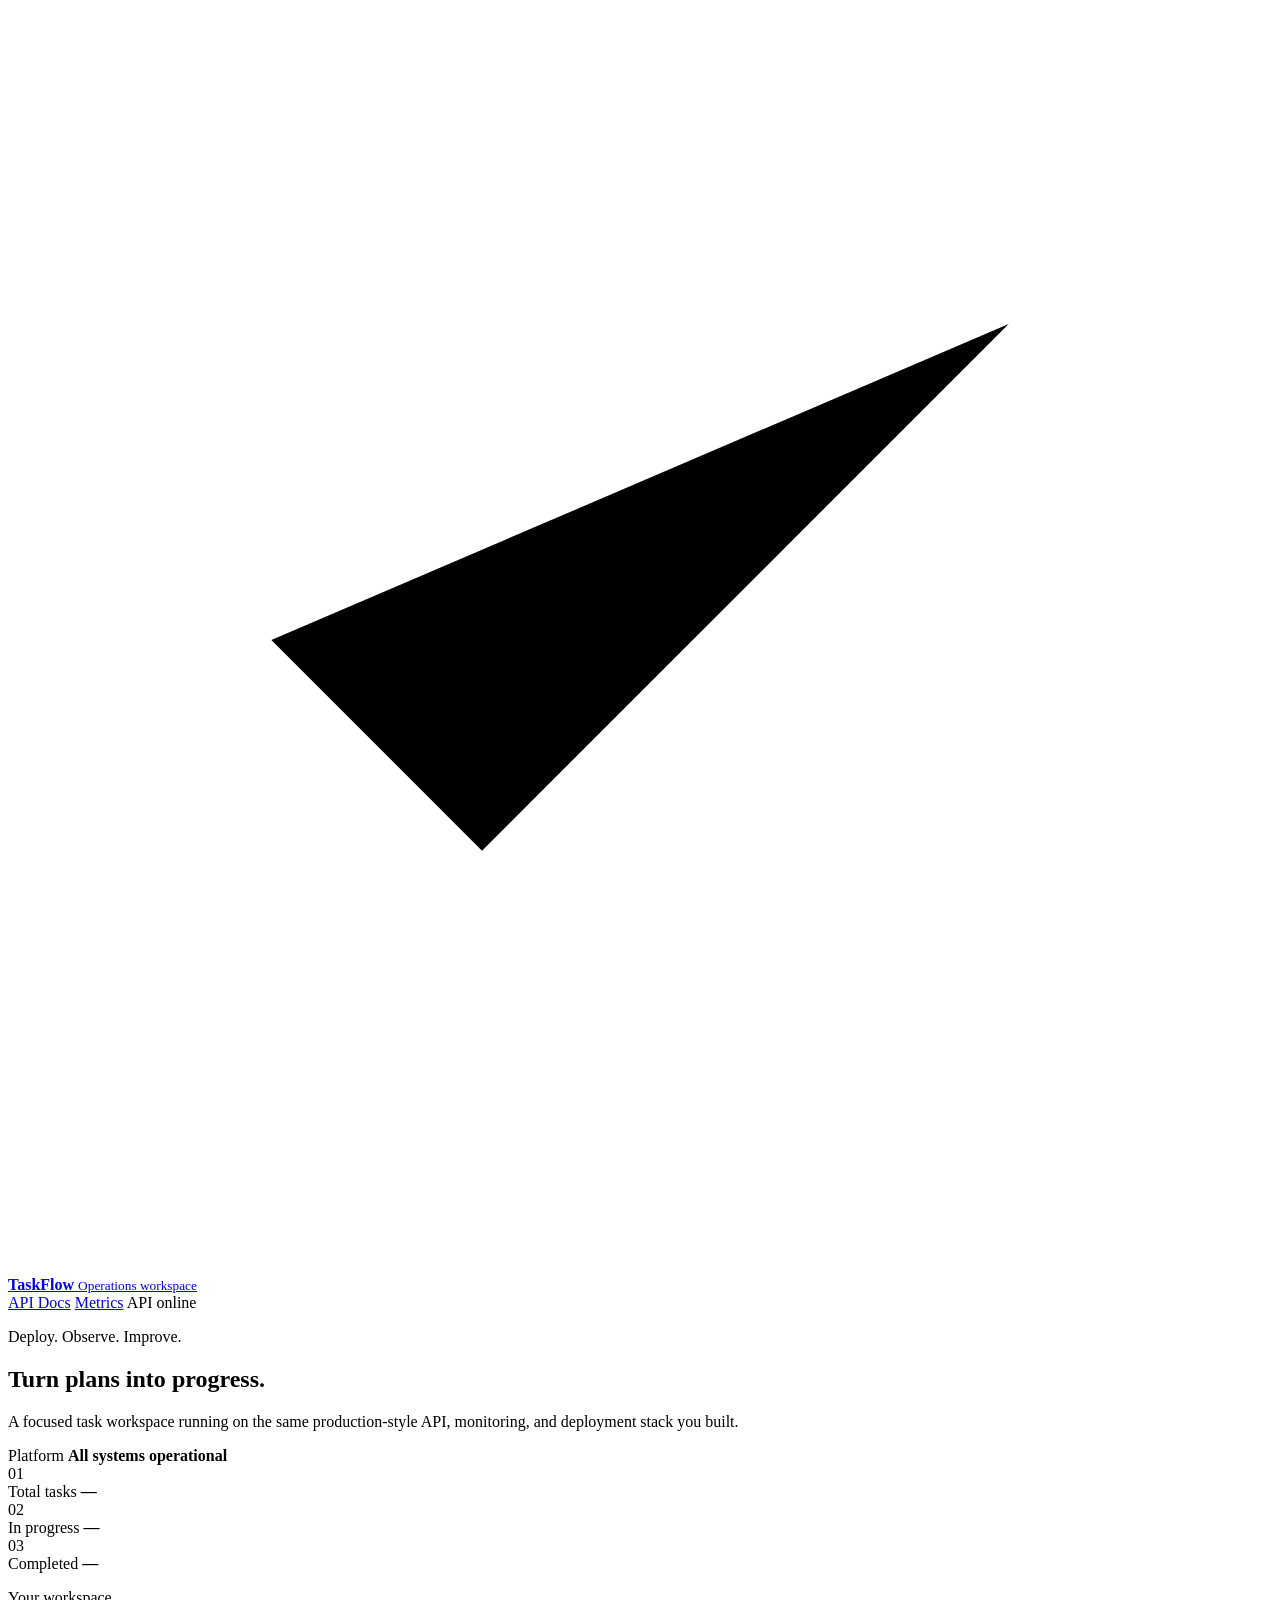
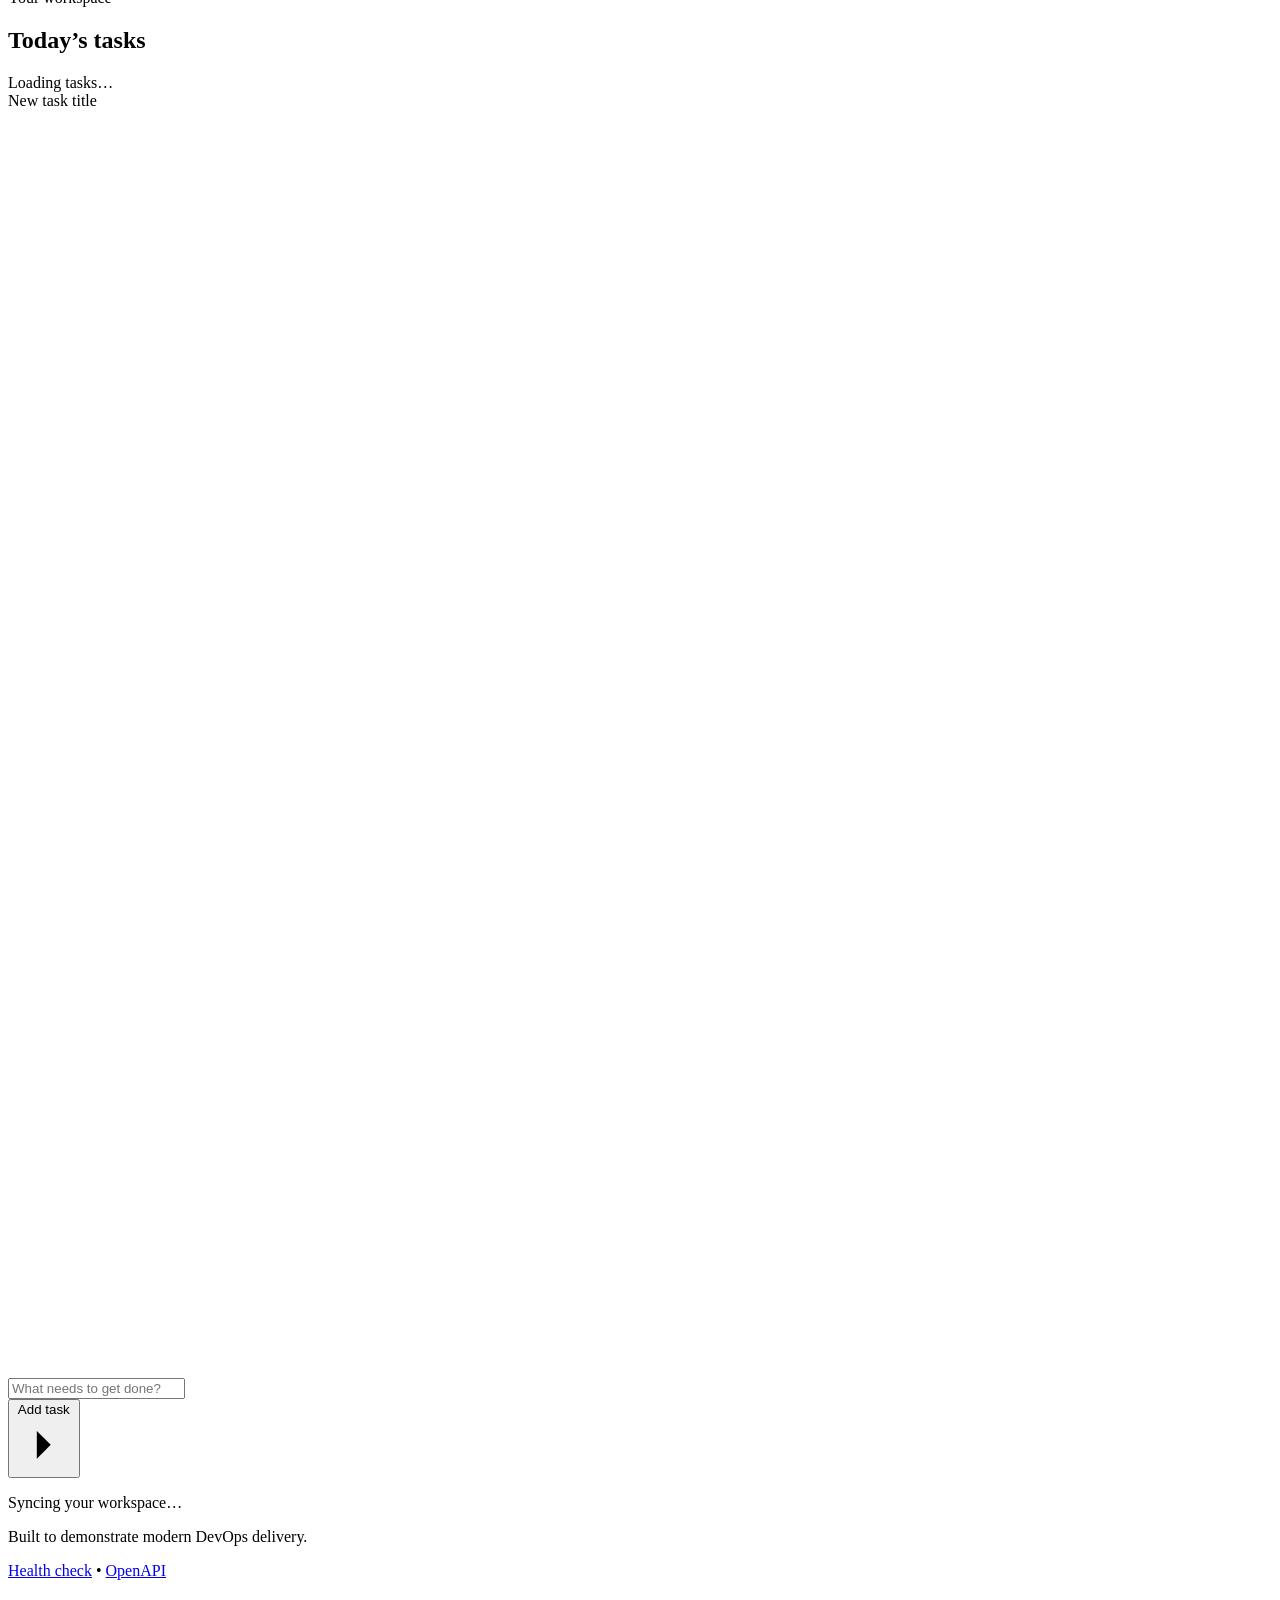
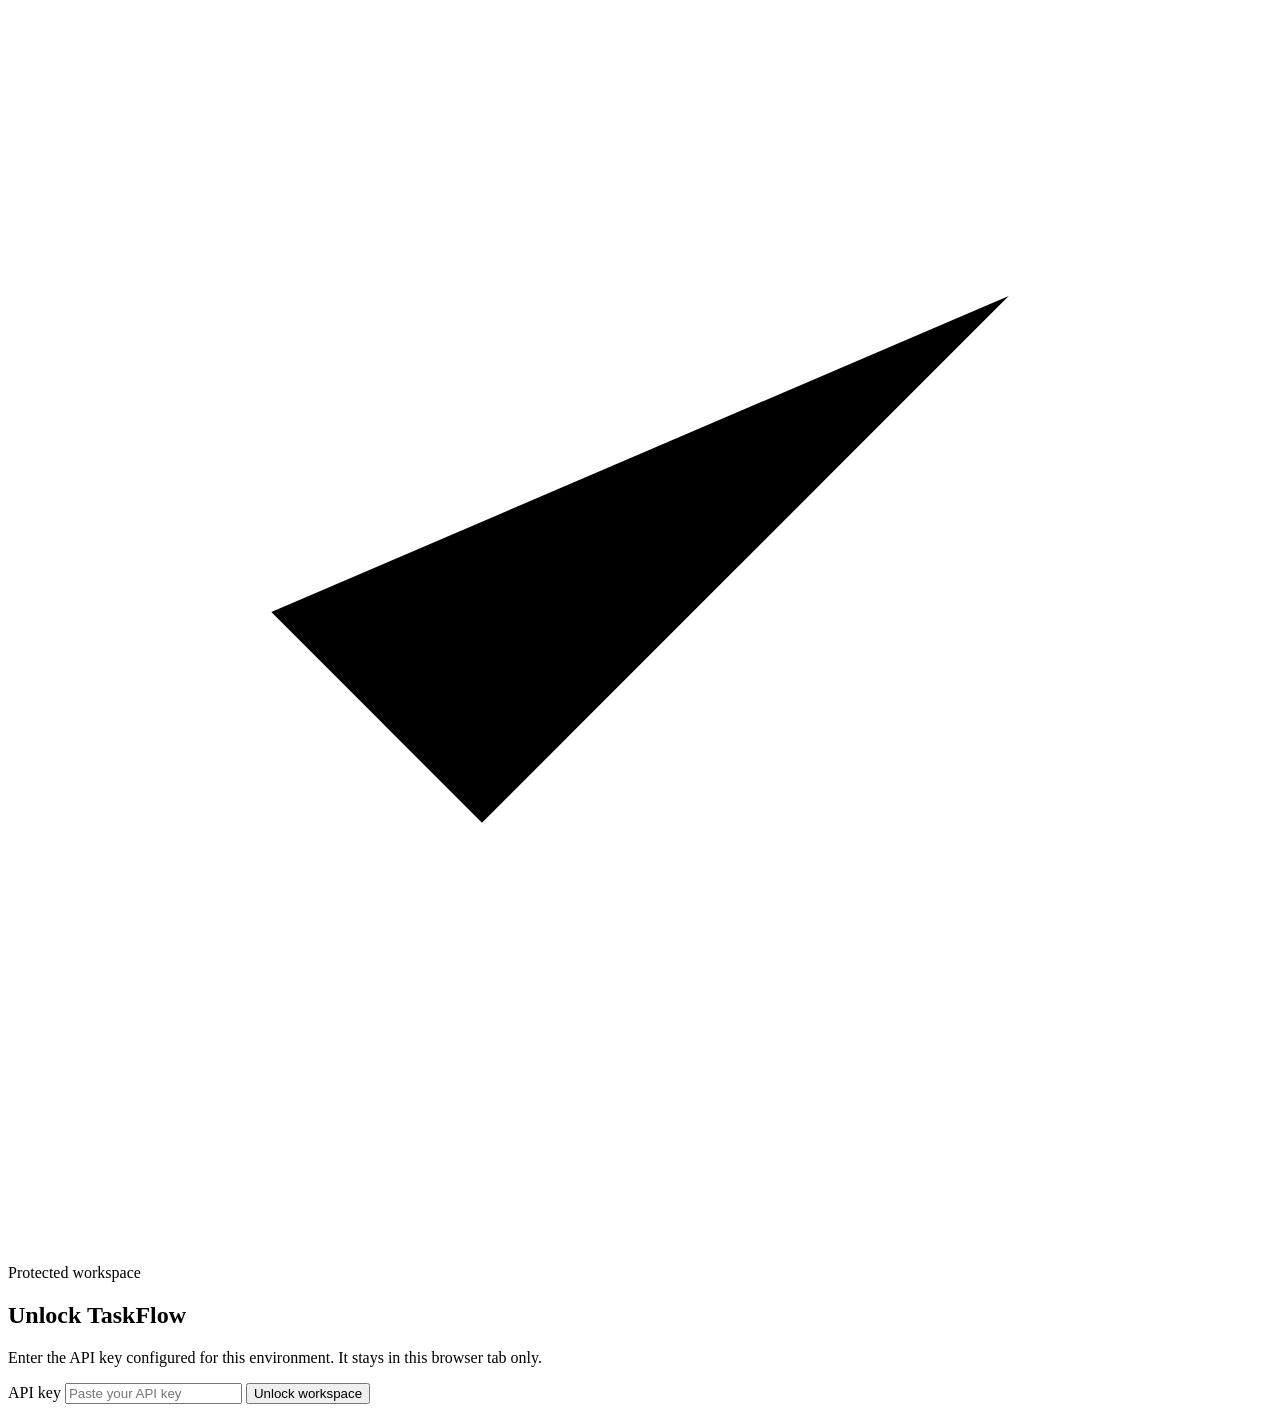
==== app/static/index.html @ 0faa5c98 "feat: add secure dashboard and observability UI - serve responsive task and metrics dashboards with " ====
<!doctype html>
<html lang="en">
  <head>
    <meta charset="UTF-8">
    <meta name="viewport" content="width=device-width, initial-scale=1.0">
    <meta
      name="description"
      content="A production-style task manager demonstrating a complete DevOps delivery platform."
    >
    <title>TaskFlow | Operations Dashboard</title>
    <link rel="icon" href="/static/favicon.svg" type="image/svg+xml">
    <link rel="stylesheet" href="/static/styles.css">
    <script src="/static/app.js" defer></script>
  </head>
  <body>
    <div class="ambient ambient-one" aria-hidden="true"></div>
    <div class="ambient ambient-two" aria-hidden="true"></div>

    <header class="topbar">
      <a class="brand" href="/" aria-label="TaskFlow home">
        <span class="brand-mark" aria-hidden="true">
          <svg viewBox="0 0 24 24">
            <path d="m5 12 4 4L19 6"></path>
          </svg>
        </span>
        <span>
          <strong>TaskFlow</strong>
          <small>Operations workspace</small>
        </span>
      </a>

      <nav aria-label="Developer resources">
        <a href="/docs">API Docs</a>
        <a href="/metrics-view">Metrics</a>
        <button id="logout-button" class="nav-button" type="button" hidden>Lock</button>
        <span class="service-status">
          <span class="status-dot" aria-hidden="true"></span>
          API online
        </span>
      </nav>
    </header>

    <main>
      <section class="hero" aria-labelledby="page-title">
        <div>
          <p class="eyebrow">Deploy. Observe. Improve.</p>
          <h1 id="page-title">Turn plans into <span>progress.</span></h1>
          <p class="hero-copy">
            A focused task workspace running on the same production-style API,
            monitoring, and deployment stack you built.
          </p>
        </div>
        <div class="hero-badge" aria-label="Platform status">
          <span>Platform</span>
          <strong>All systems operational</strong>
        </div>
      </section>

      <section class="stats" aria-label="Task overview">
        <article class="stat-card">
          <div class="stat-icon total" aria-hidden="true">01</div>
          <div>
            <span>Total tasks</span>
            <strong id="total-count">—</strong>
          </div>
        </article>
        <article class="stat-card">
          <div class="stat-icon pending" aria-hidden="true">02</div>
          <div>
            <span>In progress</span>
            <strong id="pending-count">—</strong>
          </div>
        </article>
        <article class="stat-card">
          <div class="stat-icon complete" aria-hidden="true">03</div>
          <div>
            <span>Completed</span>
            <strong id="completed-count">—</strong>
          </div>
        </article>
      </section>

      <section class="workspace" aria-labelledby="workspace-title">
        <div class="workspace-header">
          <div>
            <p class="section-label">Your workspace</p>
            <h2 id="workspace-title">Today’s tasks</h2>
          </div>
          <span id="task-summary" class="task-summary">Loading tasks…</span>
        </div>

        <form id="task-form" class="task-form">
          <label class="sr-only" for="task-title">New task title</label>
          <div class="input-wrap">
            <svg viewBox="0 0 24 24" aria-hidden="true">
              <path d="M12 5v14M5 12h14"></path>
            </svg>
            <input
              id="task-title"
              name="title"
              type="text"
              maxlength="200"
              autocomplete="off"
              placeholder="What needs to get done?"
              required
            >
          </div>
          <button id="add-button" type="submit">
            <span>Add task</span>
            <svg viewBox="0 0 24 24" aria-hidden="true">
              <path d="m9 18 6-6-6-6"></path>
            </svg>
          </button>
        </form>

        <div id="loading-state" class="state-panel">
          <span class="spinner" aria-hidden="true"></span>
          <p>Syncing your workspace…</p>
        </div>

        <div id="error-state" class="state-panel error-state" hidden>
          <span aria-hidden="true">!</span>
          <div>
            <strong>We couldn’t load your tasks.</strong>
            <p>Check that the API and database are running, then try again.</p>
          </div>
          <button id="retry-button" type="button">Retry</button>
        </div>

        <div id="empty-state" class="state-panel empty-state" hidden>
          <div class="empty-icon" aria-hidden="true">
            <svg viewBox="0 0 24 24">
              <path d="M9 11 12 14 22 4"></path>
              <path d="M21 12v7a2 2 0 0 1-2 2H5a2 2 0 0 1-2-2V5a2 2 0 0 1 2-2h11"></path>
            </svg>
          </div>
          <strong>Your queue is clear</strong>
          <p>Add your first task above and start building momentum.</p>
        </div>

        <ul id="task-list" class="task-list" aria-live="polite"></ul>
      </section>
    </main>

    <footer>
      <p>Built to demonstrate modern DevOps delivery.</p>
      <div>
        <a href="/health/ready">Health check</a>
        <span aria-hidden="true">•</span>
        <a href="/docs">OpenAPI</a>
      </div>
    </footer>

    <div id="auth-overlay" class="auth-overlay" role="dialog" aria-modal="true" aria-labelledby="auth-title">
      <form id="auth-form" class="auth-card">
        <span class="brand-mark auth-mark" aria-hidden="true">
          <svg viewBox="0 0 24 24">
            <path d="m5 12 4 4L19 6"></path>
          </svg>
        </span>
        <p class="eyebrow">Protected workspace</p>
        <h2 id="auth-title">Unlock TaskFlow</h2>
        <p>Enter the API key configured for this environment. It stays in this browser tab only.</p>
        <label for="api-key">API key</label>
        <input
          id="api-key"
          name="api-key"
          type="password"
          minlength="24"
          autocomplete="off"
          placeholder="Paste your API key"
          required
        >
        <p id="auth-error" class="auth-error" role="alert" hidden>That API key was not accepted.</p>
        <button type="submit">Unlock workspace</button>
      </form>
    </div>

    <div id="toast" class="toast" role="status" aria-live="polite" aria-atomic="true"></div>
  </body>
</html>
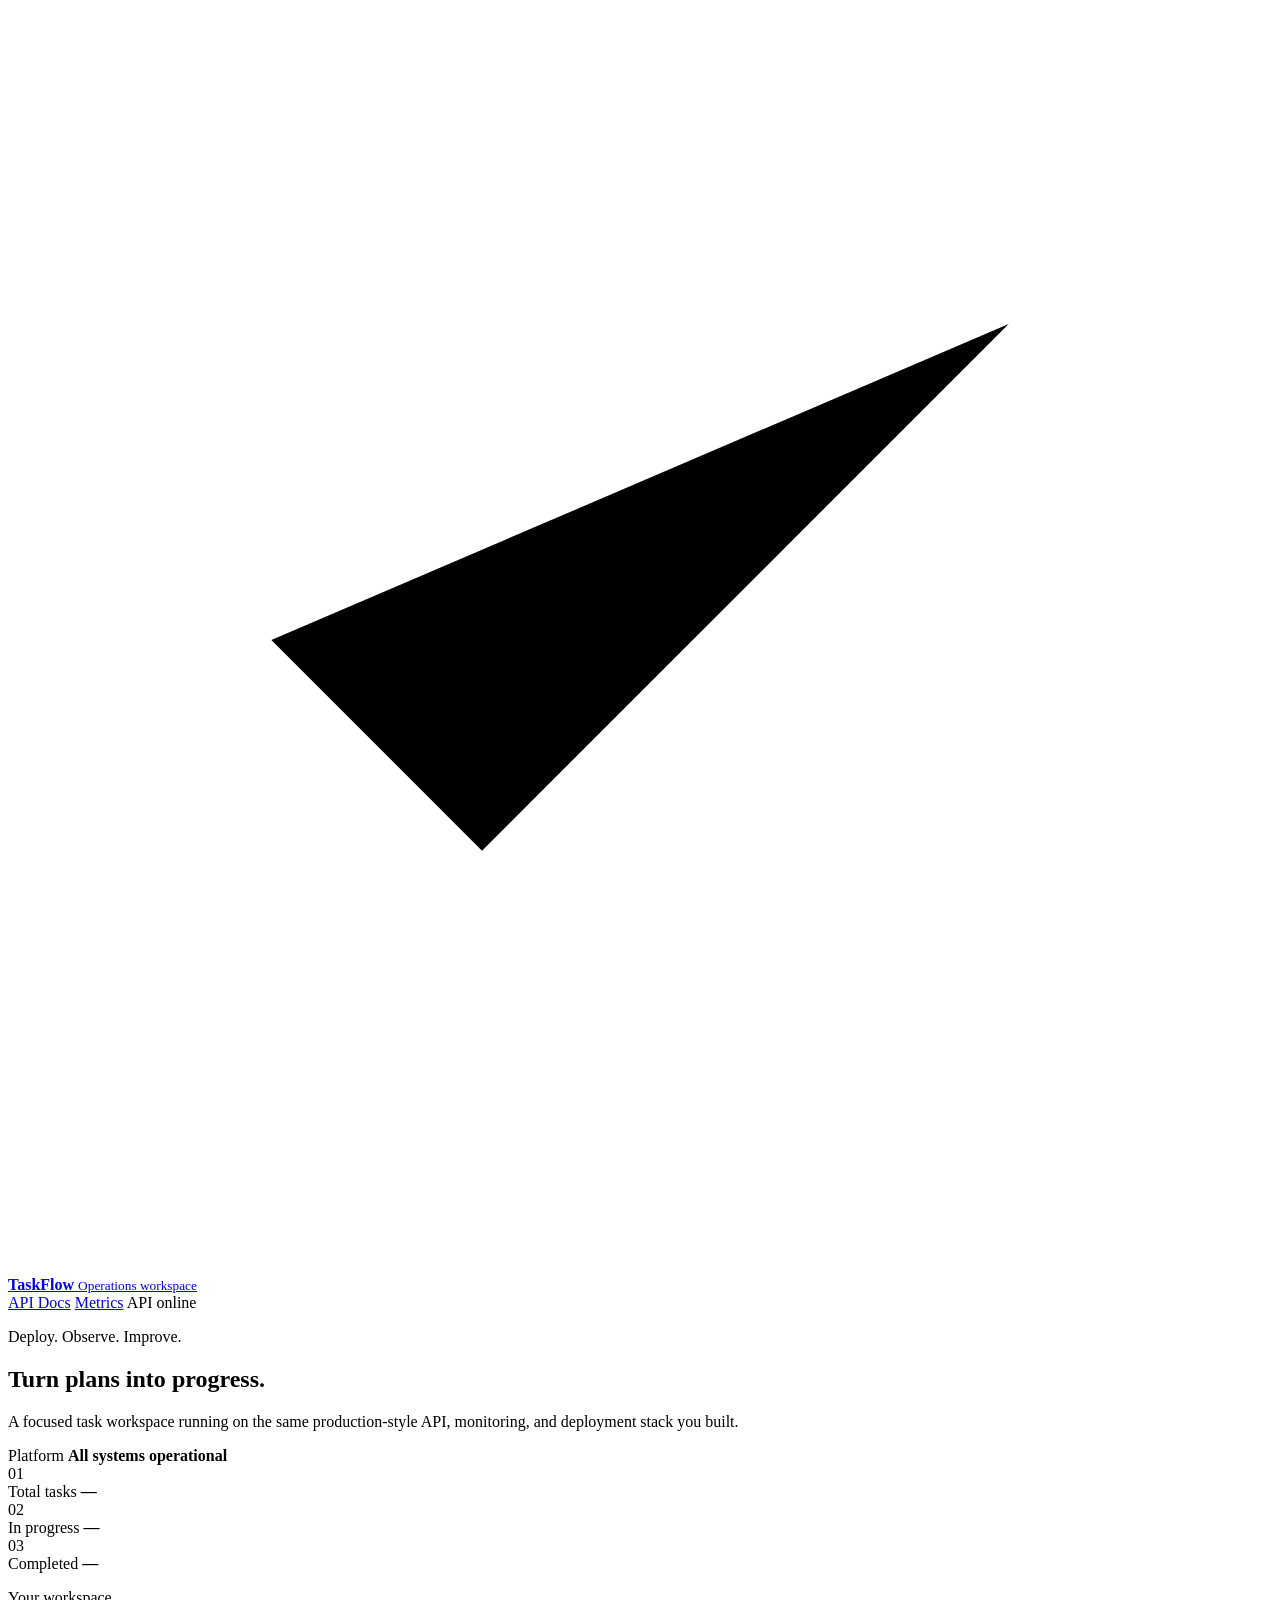
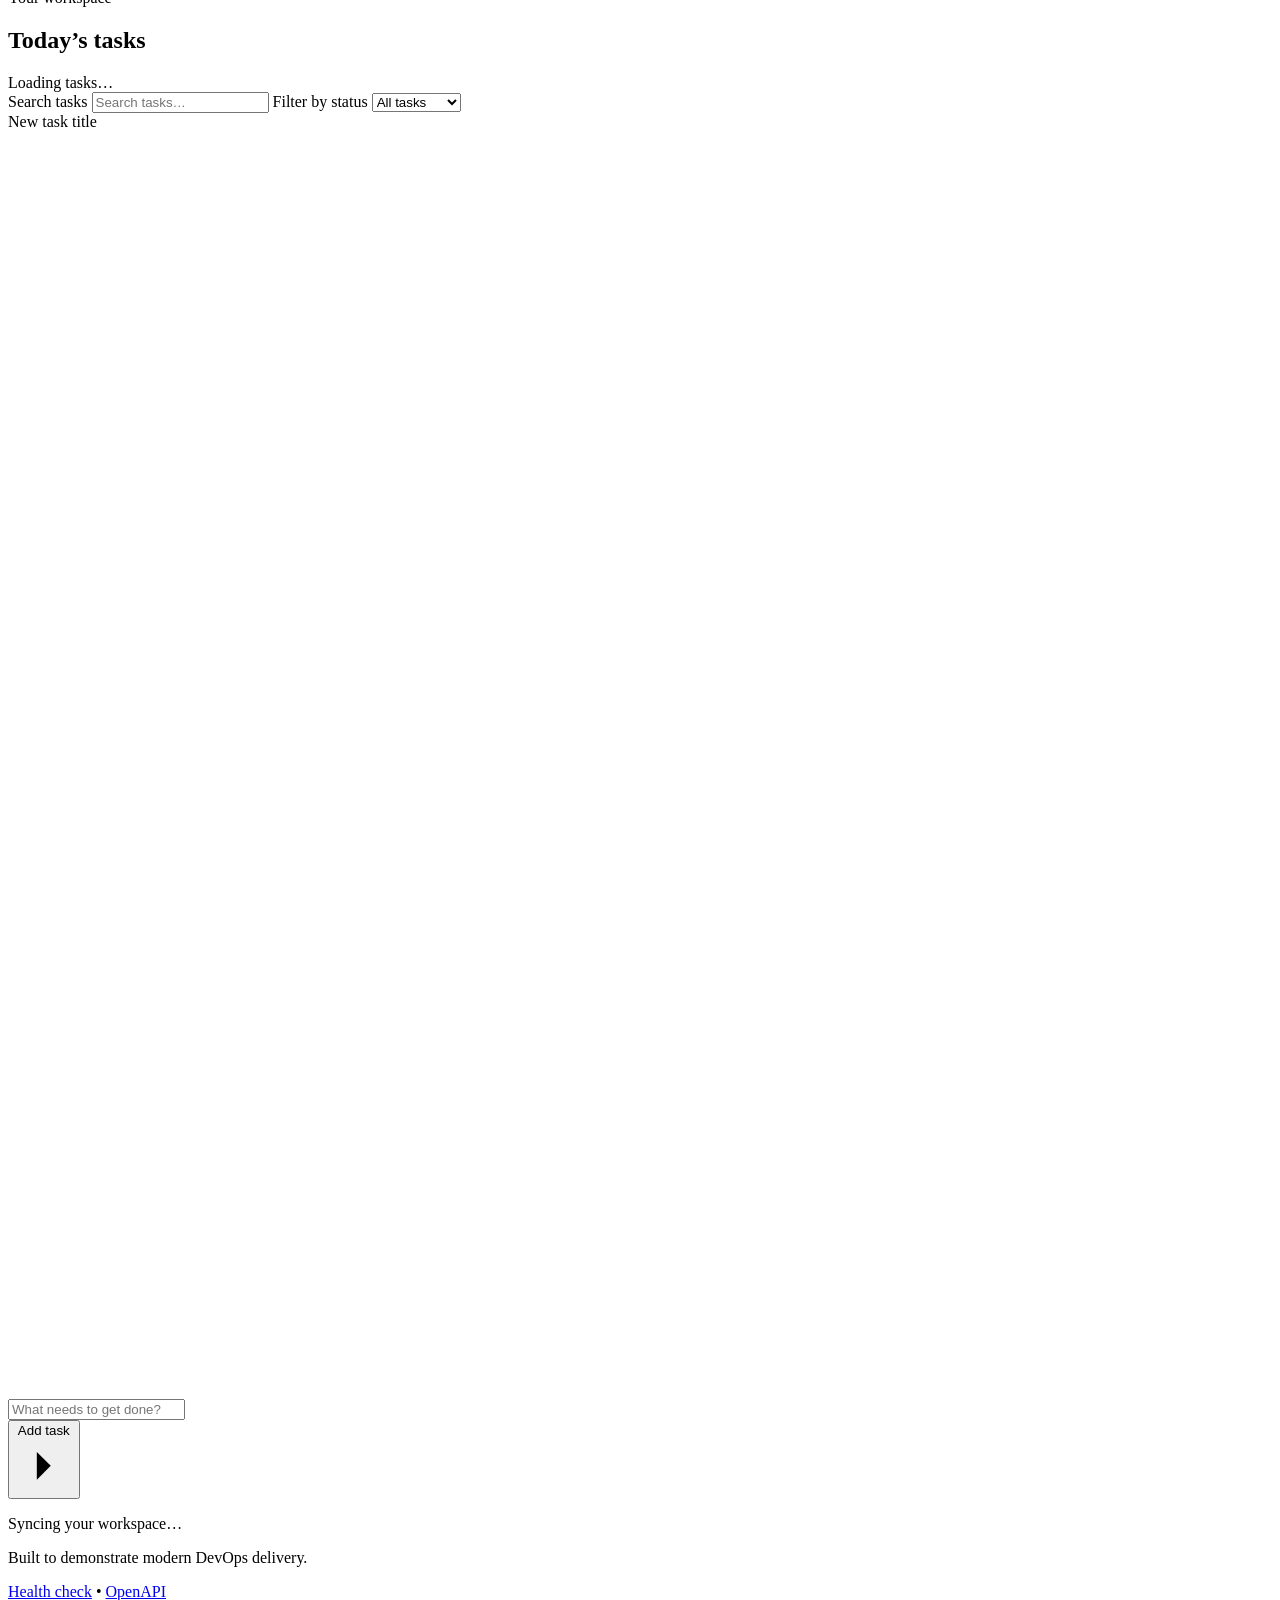
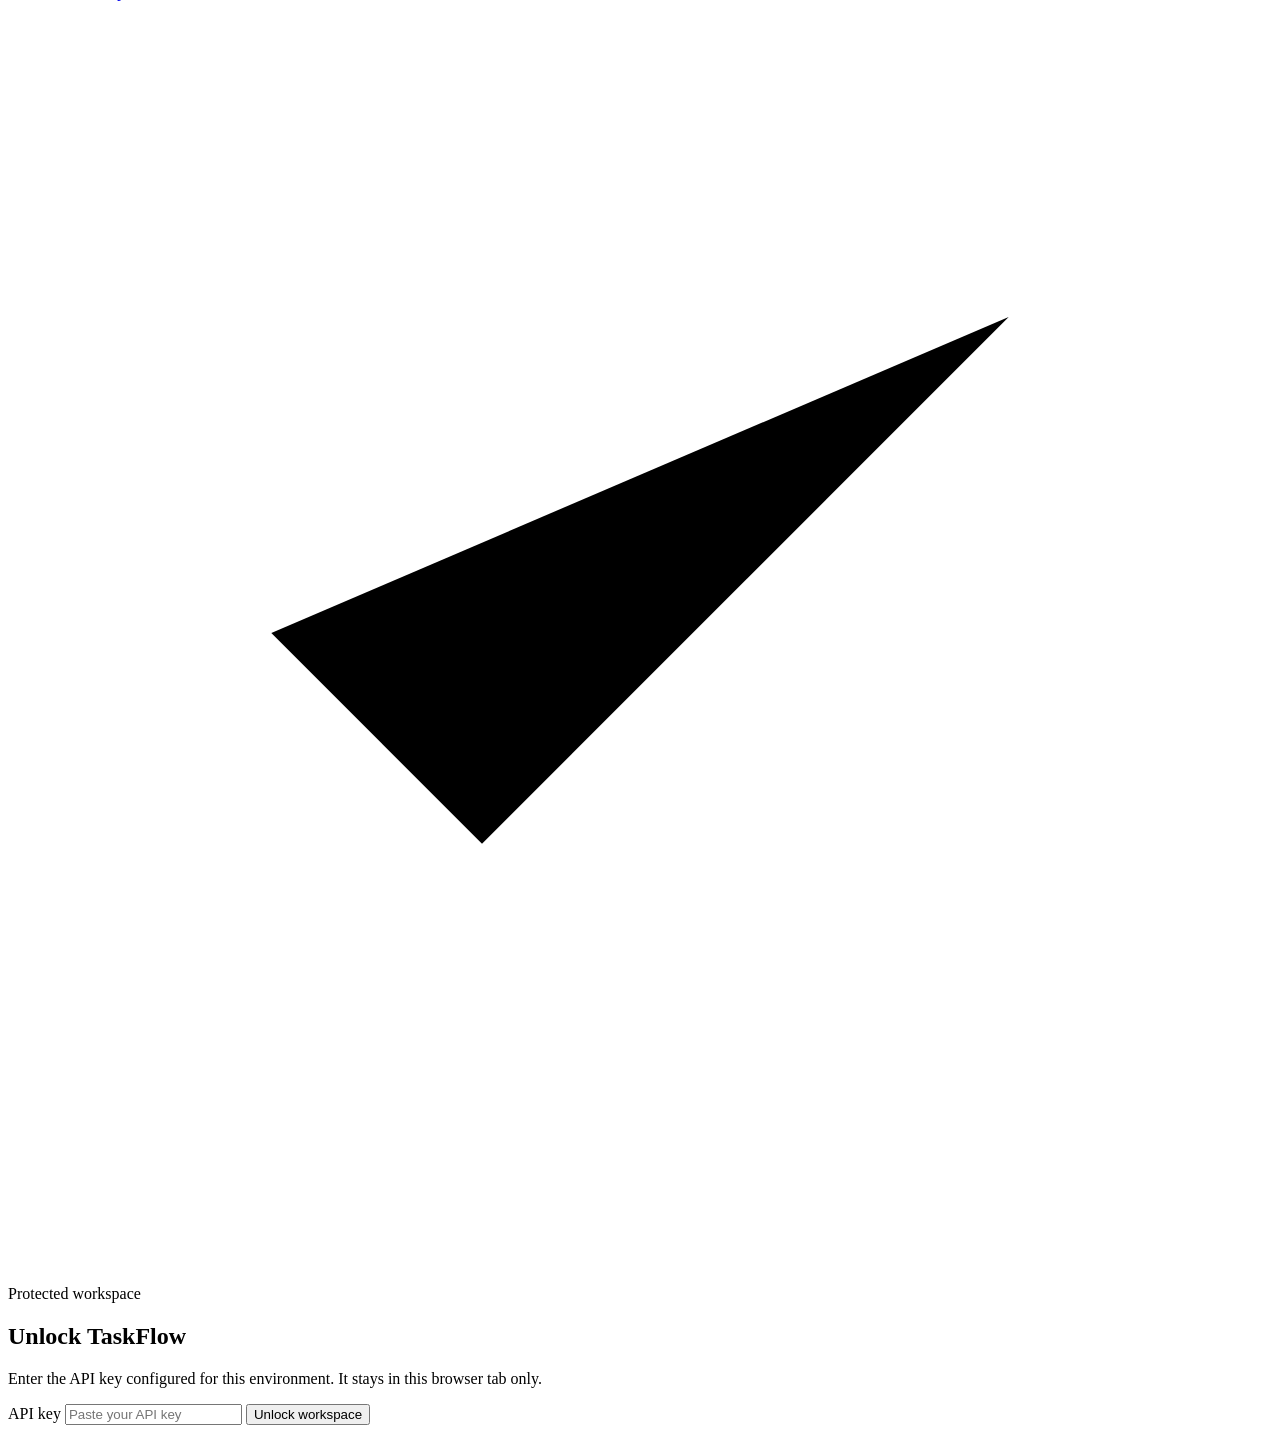
==== commit 5b6b7a5e: "feat: prepare task manager v1.0" ====
--- a/app/static/index.html
+++ b/app/static/index.html
@@ -87,6 +87,21 @@
             <h2 id="workspace-title">Today’s tasks</h2>
           </div>
           <span id="task-summary" class="task-summary">Loading tasks…</span>
+        </div>
+
+        <div class="task-filters" aria-label="Filter tasks">
+          <label>
+            <span class="sr-only">Search tasks</span>
+            <input id="task-search" type="search" placeholder="Search tasks…" autocomplete="off">
+          </label>
+          <label>
+            <span class="sr-only">Filter by status</span>
+            <select id="status-filter">
+              <option value="all">All tasks</option>
+              <option value="pending">In progress</option>
+              <option value="completed">Completed</option>
+            </select>
+          </label>
         </div>
 
         <form id="task-form" class="task-form">
